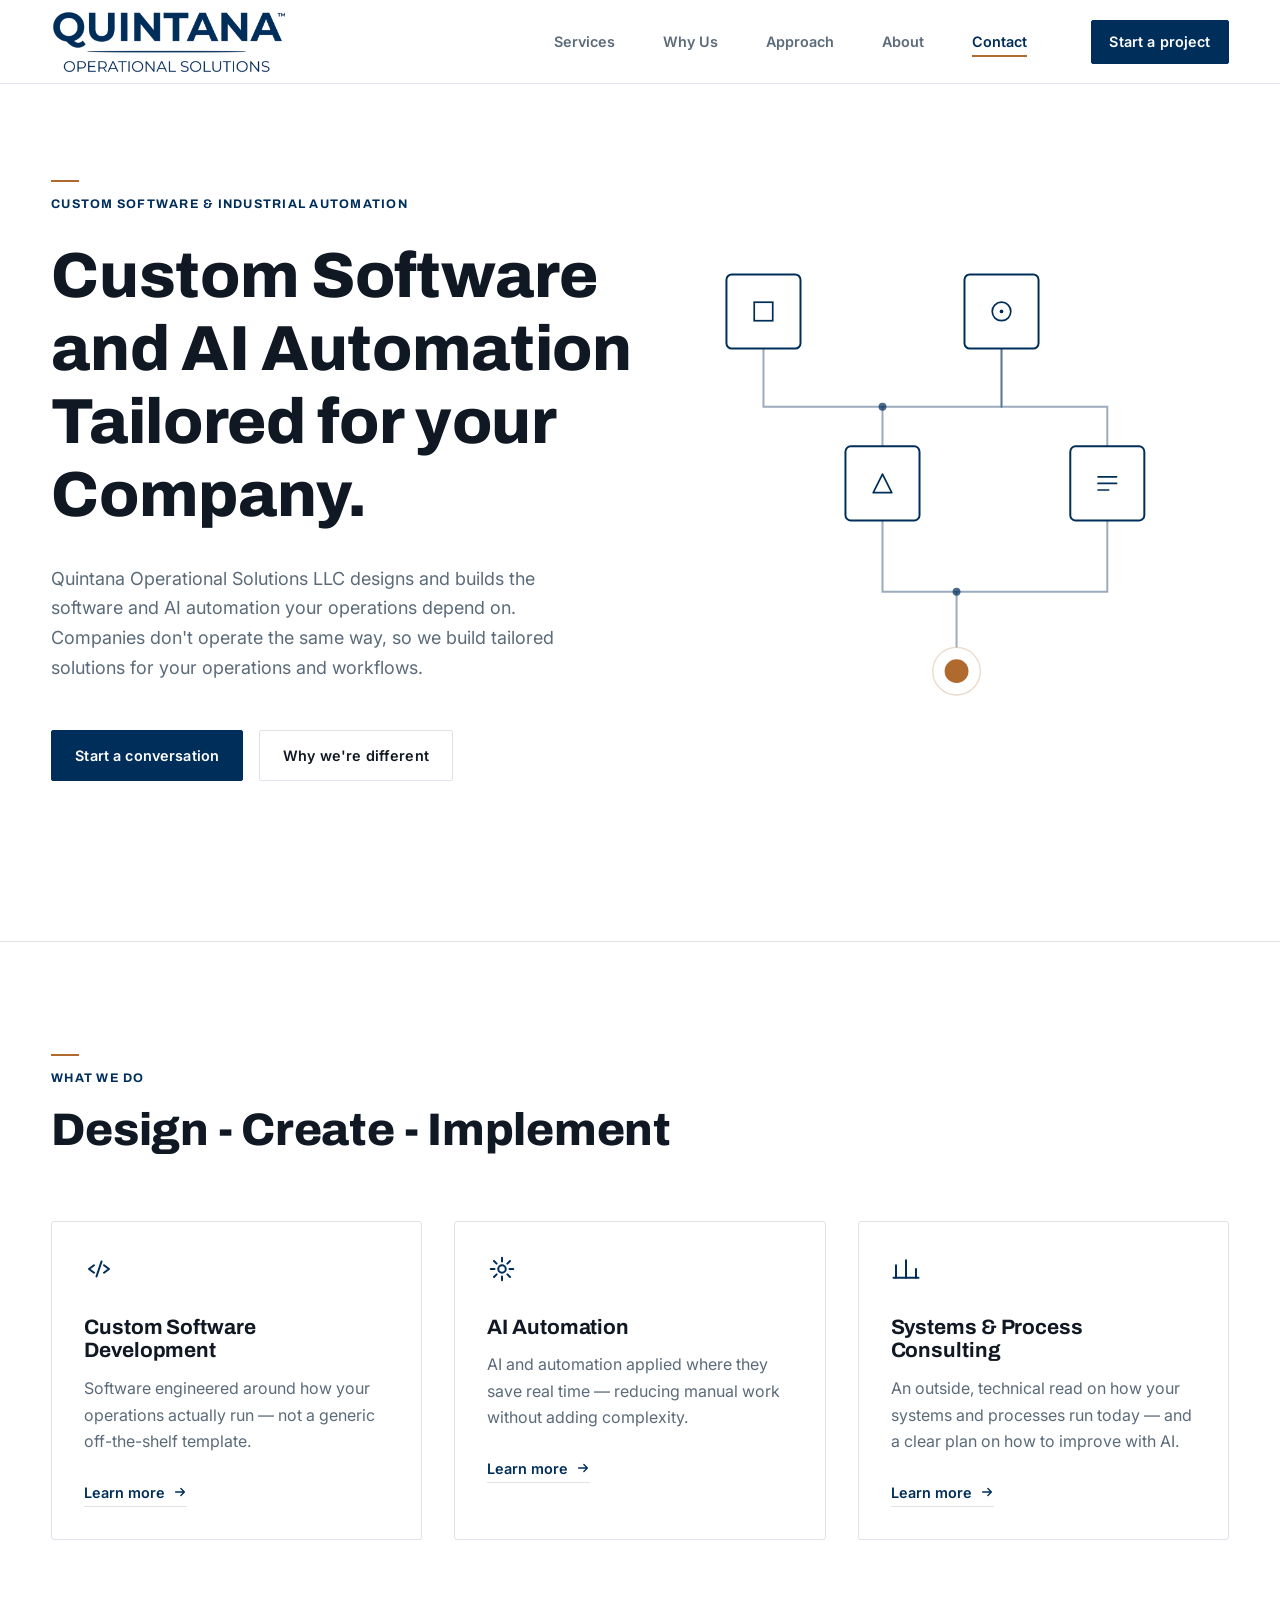
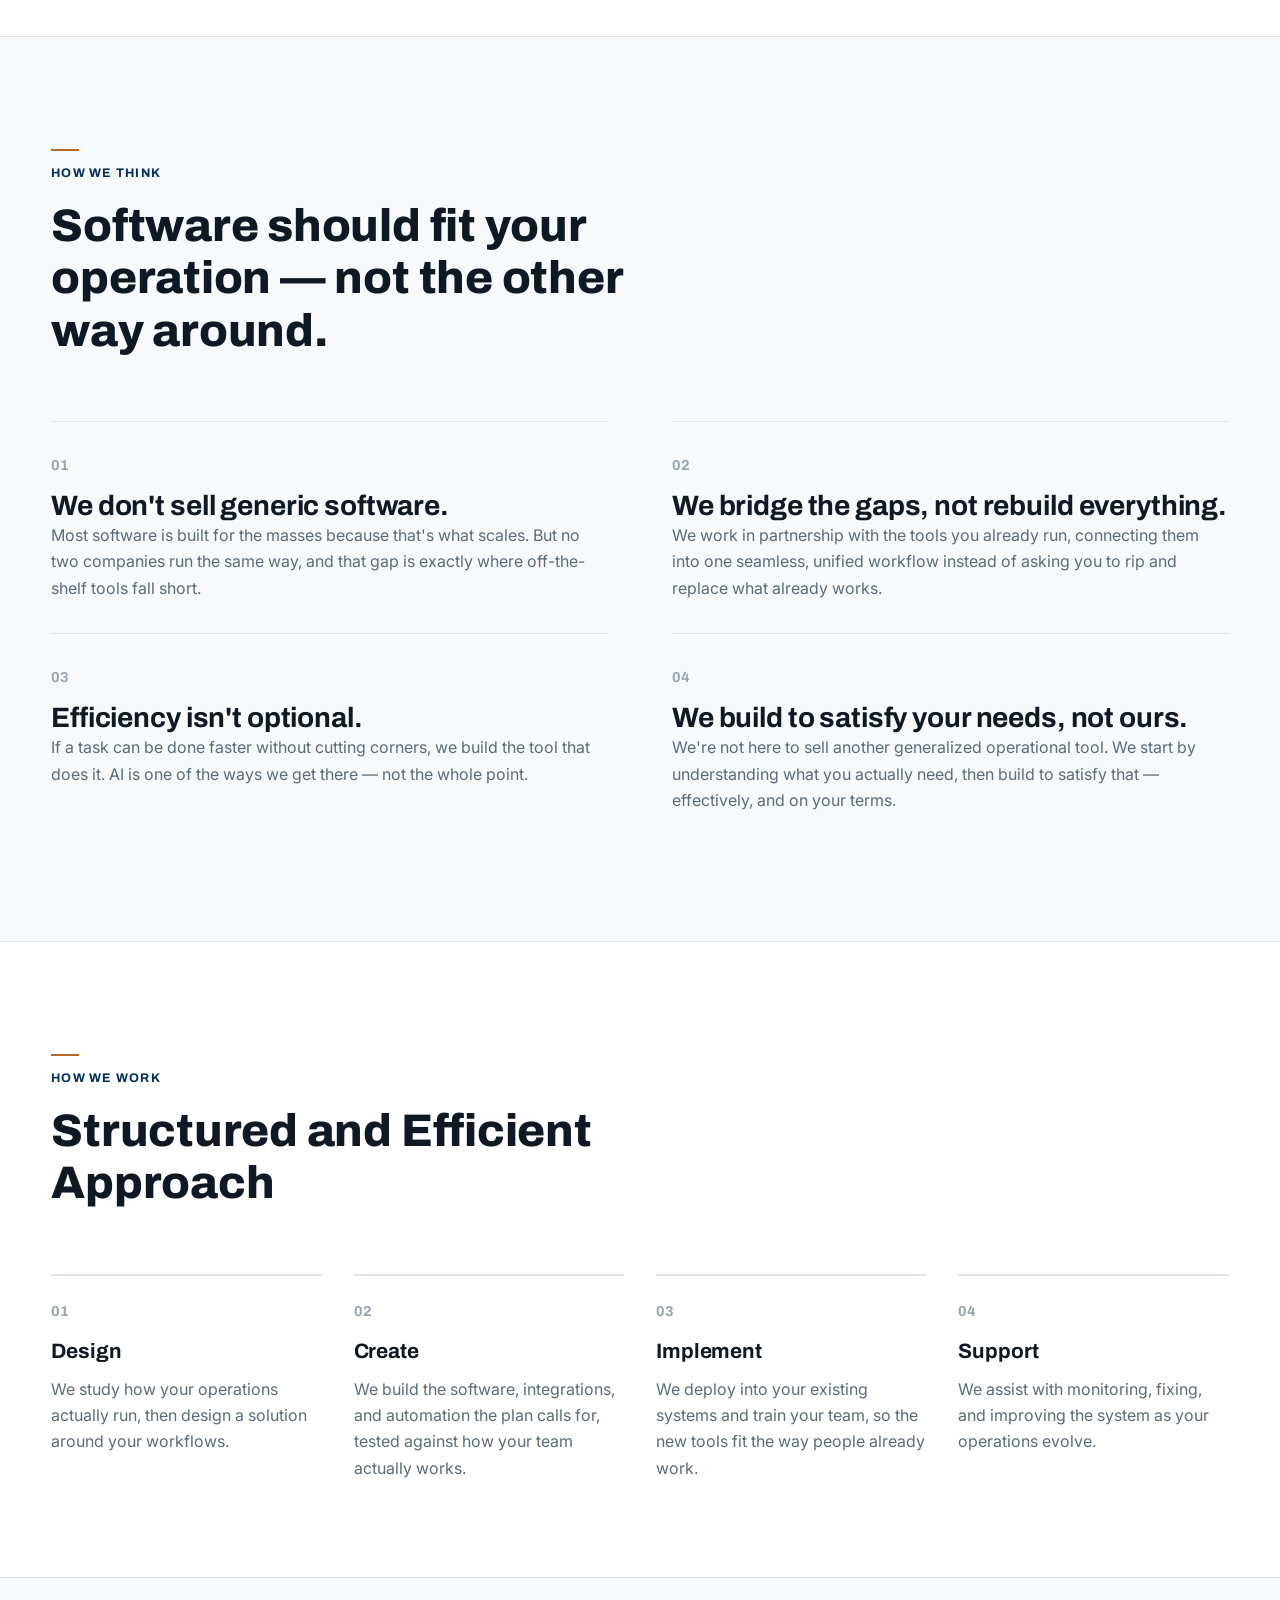
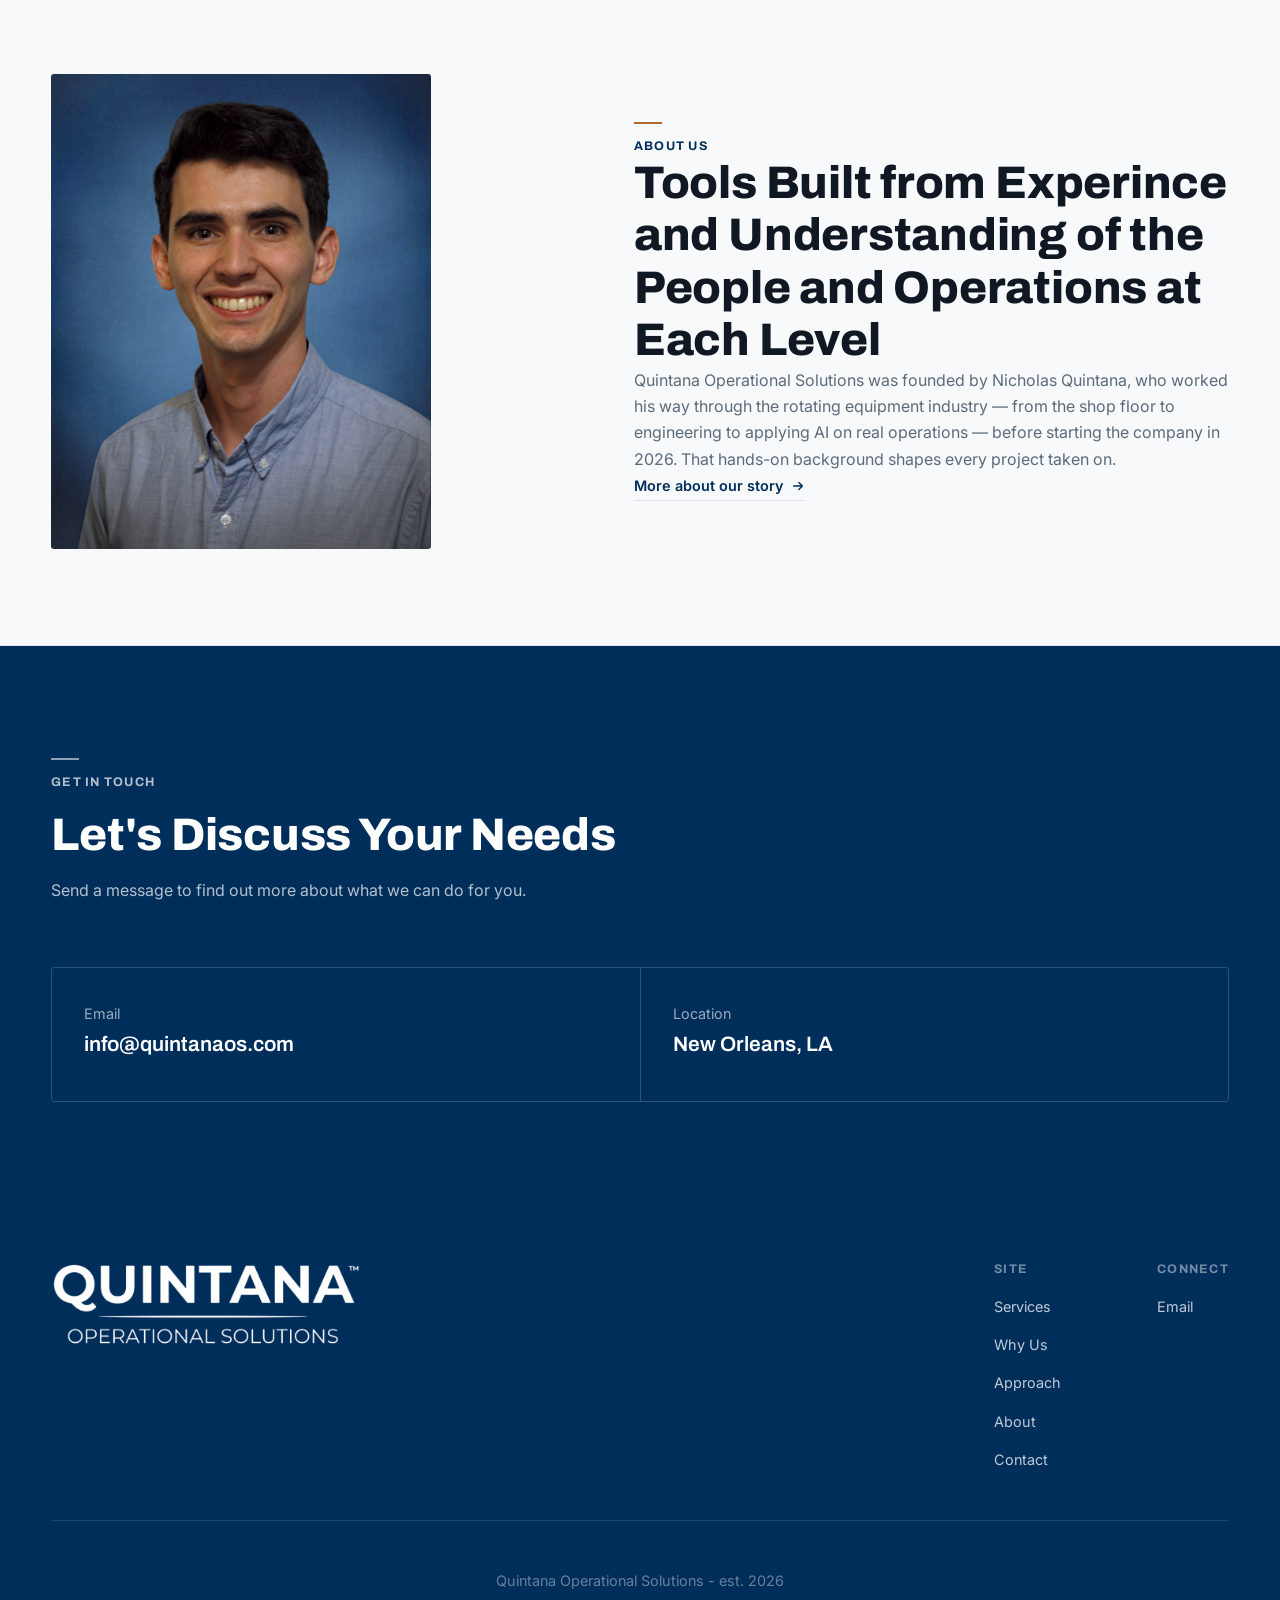
==== index.html @ 52c7de35 "Initial commit — responsive website build" ====
<!DOCTYPE html>
<html lang="en">
<head>
  <meta charset="UTF-8">
  <meta name="viewport" content="width=device-width, initial-scale=1.0">
  <title>Quintana Operational Solutions | Custom Software &amp; Industrial Automation</title>
  <meta name="description" content="[Meta description placeholder — one to two sentences on custom software development and industrial automation consulting for operational teams.]">
  <link rel="icon" type="image/png" sizes="32x32" href="assets/icons/favicon-32.png">
  <link rel="icon" type="image/png" sizes="64x64" href="assets/icons/favicon-64.png">
  <link rel="apple-touch-icon" href="assets/icons/apple-touch-icon.png">
  <meta name="theme-color" content="#002e5a">

  <link rel="preconnect" href="https://fonts.googleapis.com">
  <link rel="preconnect" href="https://fonts.gstatic.com" crossorigin>
  <link href="https://fonts.googleapis.com/css2?family=Archivo:wght@600;700;800;900&amp;family=IBM+Plex+Mono:wght@500;600&amp;family=Inter:wght@400;500;600;700&amp;display=swap" rel="stylesheet">

  <link rel="stylesheet" href="css/variables.css">
  <link rel="stylesheet" href="css/base.css">
  <link rel="stylesheet" href="css/layout.css">
  <link rel="stylesheet" href="css/components.css">
  <link rel="stylesheet" href="css/pages.css">
</head>
<body>
  <a class="skip-link" href="#main">Skip to content</a>

  <header class="site-header">
    <div class="container">
      <a class="brand" href="index.html" aria-label="Quintana Operational Solutions — home">
        <img class="brand__logo" src="assets/logo/quintana-logo-navy.png" alt="Quintana Operational Solutions" width="591" height="160">
      </a>

      <button class="nav-toggle" aria-label="Toggle navigation menu" aria-expanded="false" aria-controls="primary-nav">
        <span></span><span></span><span></span>
      </button>

      <nav class="nav" id="primary-nav" aria-label="Primary">
        <ul class="nav__links">
          <li><a href="#services">Services</a></li>
          <li><a href="#why-us">Why Us</a></li>
          <li><a href="#approach">Approach</a></li>
          <li><a href="about.html">About</a></li>
          <li><a href="#contact">Contact</a></li>
        </ul>
        <div class="nav__cta">
          <a class="btn btn--primary btn--sm" href="#contact">Start a project</a>
        </div>
      </nav>
    </div>
  </header>

  <main id="main">

    <!-- ============ HERO ============ -->
    <section class="hero">
      <div class="container">
        <div class="hero__content">
          <p class="eyebrow hero__eyebrow">Custom Software &amp; Industrial Automation</p>
          <h1>Custom Software and AI Automation Tailored for your Company.</h1>
          <p class="hero__lead">
            Quintana Operational Solutions LLC designs and builds the software and AI automation your operations depend on. 
            Companies don't operate the same way, so we build tailored solutions for your operations and workflows.
          </p>
          <div class="hero__actions">
            <a class="btn btn--primary" href="#contact">Start a conversation</a>
            <a class="btn btn--ghost" href="#why-us">Why we're different</a>
          </div>
        </div>

        <svg class="hero__diagram" viewBox="0 0 400 400" fill="none" aria-hidden="true">
          <path d="M48,76 L48,120 L138,120 L138,150" stroke="currentColor" stroke-width="1.5" opacity="0.4"/>
          <path d="M228,76 L228,120 L138,120" stroke="currentColor" stroke-width="1.5" opacity="0.4"/>
          <path d="M228,76 L228,120 L308,120 L308,150" stroke="currentColor" stroke-width="1.5" opacity="0.4"/>
          <path d="M138,206 L138,260 L194,260 L194,302" stroke="currentColor" stroke-width="1.5" opacity="0.4"/>
          <path d="M308,206 L308,260 L194,260" stroke="currentColor" stroke-width="1.5" opacity="0.4"/>

          <circle cx="138" cy="120" r="3" fill="currentColor" opacity="0.7"/>
          <circle cx="194" cy="260" r="3" fill="currentColor" opacity="0.7"/>

          <rect x="20" y="20" width="56" height="56" rx="4" fill="var(--paper-000)" stroke="currentColor" stroke-width="1.5"/>
          <rect x="41" y="41" width="14" height="14" stroke="currentColor" stroke-width="1.3"/>

          <rect x="200" y="20" width="56" height="56" rx="4" fill="var(--paper-000)" stroke="currentColor" stroke-width="1.5"/>
          <circle cx="228" cy="48" r="7" stroke="currentColor" stroke-width="1.3"/>
          <circle cx="228" cy="48" r="1.4" fill="currentColor"/>

          <rect x="110" y="150" width="56" height="56" rx="4" fill="var(--paper-000)" stroke="currentColor" stroke-width="1.5"/>
          <path d="M138,171 L145,185 L131,185 Z" stroke="currentColor" stroke-width="1.3" stroke-linejoin="round"/>

          <rect x="280" y="150" width="56" height="56" rx="4" fill="var(--paper-000)" stroke="currentColor" stroke-width="1.5"/>
          <path d="M301,173 L315,173 M301,178 L315,178 M301,183 L309,183" stroke="currentColor" stroke-width="1.3" stroke-linecap="round"/>

          <circle cx="194" cy="320" r="18" stroke="var(--color-accent)" opacity="0.25"/>
          <circle cx="194" cy="320" r="9" fill="var(--color-accent)"/>
        </svg>
      </div>
    </section>

    <!-- ============ SERVICES ============ -->
    <section class="section" id="services">
      <div class="container">
        <div class="section-head">
          <p class="eyebrow">What We Do</p>
          <h2>Design  -  Create  -  Implement</h2>
        </div>

        <div class="grid grid--3">
          <article class="card service-card">
            <div class="service-card__icon">
              <svg viewBox="0 0 24 24" fill="none" aria-hidden="true">
                <path d="M8 9l-4 3 4 3M16 9l4 3-4 3M14 6l-4 12" stroke="currentColor" stroke-width="1.6" stroke-linecap="round" stroke-linejoin="round"/>
              </svg>
            </div>
            <h3>Custom Software Development</h3>
            <p>Software engineered around how your operations actually run — not a generic off-the-shelf template.</p>
            <a class="link-arrow" href="#contact">
              Learn more
              <svg viewBox="0 0 16 16" fill="none" aria-hidden="true"><path d="M3 8h10M9 4l4 4-4 4" stroke="currentColor" stroke-width="1.6" stroke-linecap="round" stroke-linejoin="round"/></svg>
            </a>
          </article>

          <article class="card service-card">
            <div class="service-card__icon">
              <svg viewBox="0 0 24 24" fill="none" aria-hidden="true">
                <circle cx="12" cy="12" r="3" stroke="currentColor" stroke-width="1.6"/>
                <path d="M12 3v3M12 18v3M3 12h3M18 12h3M5.6 5.6l2.1 2.1M16.3 16.3l2.1 2.1M18.4 5.6l-2.1 2.1M7.7 16.3l-2.1 2.1" stroke="currentColor" stroke-width="1.6" stroke-linecap="round"/>
              </svg>
            </div>
            <h3>AI Automation</h3>
            <p>AI and automation applied where they save real time — reducing manual work without adding complexity.</p>
            <a class="link-arrow" href="#contact">
              Learn more
              <svg viewBox="0 0 16 16" fill="none" aria-hidden="true"><path d="M3 8h10M9 4l4 4-4 4" stroke="currentColor" stroke-width="1.6" stroke-linecap="round" stroke-linejoin="round"/></svg>
            </a>
          </article>

          <article class="card service-card">
            <div class="service-card__icon">
              <svg viewBox="0 0 24 24" fill="none" aria-hidden="true">
                <path d="M4 19V9M12 19V5M20 19v-7" stroke="currentColor" stroke-width="1.6" stroke-linecap="round"/>
                <path d="M2 19h20" stroke="currentColor" stroke-width="1.6" stroke-linecap="round"/>
              </svg>
            </div>
            <h3>Systems &amp; Process Consulting</h3>
            <p>An outside, technical read on how your systems and processes run today — and a clear plan on how to improve with AI.</p>
            <a class="link-arrow" href="#contact">
              Learn more
              <svg viewBox="0 0 16 16" fill="none" aria-hidden="true"><path d="M3 8h10M9 4l4 4-4 4" stroke="currentColor" stroke-width="1.6" stroke-linecap="round" stroke-linejoin="round"/></svg>
            </a>
          </article>
        </div>
      </div>
    </section>

    <!-- ============ WHY US / HOW WE THINK ============ -->
    <section class="section section--alt" id="why-us">
      <div class="container">
        <div class="section-head">
          <p class="eyebrow">How We Think</p>
          <h2>Software should fit your operation — not the other way around.</h2>
        </div>

        <div class="values-grid">
          <div class="value-item">
            <span class="value-item__number">01</span>
            <h3>We don't sell generic software.</h3>
            <p>Most software is built for the masses because that's what scales. But no two companies run the same way, and that gap is exactly where off-the-shelf tools fall short.</p>
          </div>
          <div class="value-item">
            <span class="value-item__number">02</span>
            <h3>We bridge the gaps, not rebuild everything.</h3>
            <p>We work in partnership with the tools you already run, connecting them into one seamless, unified workflow instead of asking you to rip and replace what already works.</p>
          </div>
          <div class="value-item">
            <span class="value-item__number">03</span>
            <h3>Efficiency isn't optional.</h3>
            <p>If a task can be done faster without cutting corners, we build the tool that does it. AI is one of the ways we get there — not the whole point.</p>
          </div>
          <div class="value-item">
            <span class="value-item__number">04</span>
            <h3>We build to satisfy your needs, not ours.</h3>
            <p>We're not here to sell another generalized operational tool. We start by understanding what you actually need, then build to satisfy that — effectively, and on your terms.</p>
          </div>
        </div>
      </div>
    </section>

    <!-- ============ APPROACH ============ -->
    <section class="section" id="approach">
      <div class="container">
        <div class="section-head">
          <p class="eyebrow">How We Work</p>
          <h2>Structured and Efficient Approach</h2>
        </div>

        <div class="steps">
          <div class="step">
            <span class="step__number">01</span>
            <h3>Design</h3>
            <p>We study how your operations actually run, then design a solution around your workflows.</p>
          </div>
          <div class="step">
            <span class="step__number">02</span>
            <h3>Create</h3>
            <p>We build the software, integrations, and automation the plan calls for, tested against how your team actually works.</p>
          </div>
          <div class="step">
            <span class="step__number">03</span>
            <h3>Implement</h3>
            <p>We deploy into your existing systems and train your team, so the new tools fit the way people already work.</p>
          </div>
          <div class="step">
            <span class="step__number">04</span>
            <h3>Support</h3>
            <p>We assist with monitoring, fixing, and improving the system as your operations evolve.</p>
          </div>
        </div>
      </div>
    </section>

    <!-- ============ ABOUT TEASER ============ -->
    <section class="section section--alt" id="about">
      <div class="container">
        <div class="about-teaser">
          <div class="about-teaser__portrait">
            <img src="assets/photos/nicholas-quintana.jpg" alt="Nicholas Quintana, Founder of Quintana Operational Solutions">
          </div>
          <div class="about-teaser__content">
            <p class="eyebrow">About Us</p>
            <h2>Tools Built from Experince and Understanding of the People and Operations at Each Level</h2>
            <p>Quintana Operational Solutions was founded by Nicholas Quintana, who worked his way through the rotating equipment industry — from the shop floor to engineering to applying AI on real operations — before starting the company in 2026. That hands-on background shapes every project taken on.</p>
            <a class="link-arrow" href="about.html">
              More about our story
              <svg viewBox="0 0 16 16" fill="none" aria-hidden="true"><path d="M3 8h10M9 4l4 4-4 4" stroke="currentColor" stroke-width="1.6" stroke-linecap="round" stroke-linejoin="round"/></svg>
            </a>
          </div>
        </div>
      </div>
    </section>

    <!-- ============ CONTACT ============ -->
    <section class="section section--dark" id="contact">
      <div class="container">
        <div class="section-head">
          <p class="eyebrow eyebrow--on-dark">Get In Touch</p>
          <h2>Let's Discuss Your Needs</h2>
          <p>Send a message to find out more about what we can do for you.</p>
        </div>

        <div class="stat-strip stat-strip--on-dark stat-strip--2">
          <div class="stat">
            <span class="stat__label">Email</span>
            <a class="stat__value stat__value--text" href="mailto:info@quintanaos.com">info@quintanaos.com</a>
          </div>
          <div class="stat">
            <span class="stat__label">Location</span>
            <span class="stat__value stat__value--text">New Orleans, LA</span>
          </div>
        </div>
      </div>
    </section>

  </main>

  <footer class="site-footer">
    <div class="container">
      <div class="footer-top">
        <div>
          <a class="footer-brand" href="index.html" aria-label="Quintana Operational Solutions — home">
            <img class="footer-brand__logo" src="assets/logo/quintana-logo-white.png" alt="Quintana Operational Solutions" width="591" height="160">
          </a>
        </div>

        <div class="footer-links">
          <div>
            <h4>Site</h4>
            <ul>
              <li><a href="#services">Services</a></li>
              <li><a href="#why-us">Why Us</a></li>
              <li><a href="#approach">Approach</a></li>
              <li><a href="about.html">About</a></li>
              <li><a href="#contact">Contact</a></li>
            </ul>
          </div>
          <div>
            <h4>Connect</h4>
            <ul>
              <li><a href="mailto:info@quintanaos.com">Email</a></li>
            </ul>
          </div>
        </div>
      </div>

      <div class="footer-bottom">
        <span>Quintana Operational Solutions - est. 2026</span>
      </div>
    </div>
  </footer>

  <script src="js/main.js"></script>
</body>
</html>
---- css/variables.css ----
/*
  Design tokens — Quintana Operational Solutions
  Change values here to re-theme the entire site.
*/

:root {
  /* ---- Brand color ---- */
  --navy-900: #001220; /* dark navy — contact section, footer, photo blocks */
  --navy-800: #002e5a; /* logo blue — buttons, icons, text accents */

  /* ---- Accent (muted metal — used sparingly, never decoratively) ---- */
  --accent-600: #a35a24;
  --accent-500: #b06a2e;
  --accent-100: #f4e8dc;

  /* ---- Neutrals ---- */
  --ink-900: #101823;
  --ink-700: #33404d;
  --ink-500: #5b6b7a;
  --ink-300: #97a4b0;
  --line-200: #dde3e9;
  --line-100: #eaeef2;
  --paper-000: #ffffff;
  --paper-050: #f8f9fb;
  --paper-100: #f2f4f7;

  /* ---- Semantic aliases ---- */
  --color-bg: var(--paper-000);
  --color-bg-alt: var(--paper-050);
  --color-text: var(--ink-900);
  --color-text-soft: var(--ink-500);
  --color-border: var(--line-200);
  --color-brand: var(--navy-800);
  --color-brand-dark: var(--navy-900);
  --color-accent: var(--accent-500);

  /* ---- Typography ----
     Headings use a confident geometric grotesque (pairs with the wordmark).
     Body copy stays on a neutral, highly-legible sans.
     Monospace is reserved for tabular data only (dates, figures) — not decoration. */
  --font-heading: "Archivo", "Arial Narrow", Arial, sans-serif;
  --font-sans: "Inter", -apple-system, BlinkMacSystemFont, "Segoe UI", Roboto,
    Helvetica, Arial, sans-serif;
  --font-mono: "IBM Plex Mono", "SFMono-Regular", Consolas, "Liberation Mono",
    Menlo, monospace;

  --fs-900: clamp(2.5rem, 1.9rem + 2.6vw, 4.1rem);    /* hero H1 */
  --fs-800: clamp(2rem, 1.7rem + 1.5vw, 2.85rem);     /* section H2 */
  --fs-700: clamp(1.4rem, 1.25rem + 0.7vw, 1.75rem);  /* H3 */
  --fs-600: clamp(1.1rem, 1.02rem + 0.35vw, 1.3rem);  /* H4 / lead */
  --fs-500: 1.125rem; /* body large */
  --fs-400: 1rem;     /* body */
  --fs-300: 0.9rem;   /* small */
  --fs-200: 0.78rem;  /* label */

  --lh-tight: 1.15;
  --lh-snug: 1.35;
  --lh-normal: 1.65;

  /* ---- Spacing scale ---- */
  --space-1: 0.25rem;
  --space-2: 0.5rem;
  --space-3: 0.75rem;
  --space-4: 1rem;
  --space-5: 1.5rem;
  --space-6: 2rem;
  --space-7: 3rem;
  --space-8: 4rem;
  --space-9: 6rem;
  --space-10: 8rem;

  /* ---- Layout ---- */
  --container-max: 1440px;
  --container-pad: clamp(1.25rem, 4vw, 4rem);
  --radius-sm: 2px;
  --radius-md: 3px;
  --header-h: 84px;

  /* ---- Motion ---- */
  --ease-out: cubic-bezier(0.16, 1, 0.3, 1);
  --dur-fast: 150ms;
  --dur-med: 300ms;

  /* ---- Effects ---- */
  --shadow-sm: 0 1px 2px rgba(16, 24, 35, 0.06), 0 1px 1px rgba(16, 24, 35, 0.04);
  --shadow-md: 0 8px 24px rgba(16, 24, 35, 0.08), 0 2px 6px rgba(16, 24, 35, 0.05);
  --shadow-lg: 0 20px 48px rgba(0, 18, 32, 0.14), 0 4px 12px rgba(0, 18, 32, 0.06);
}
---- css/base.css ----
/* Reset & base element styles */

*,
*::before,
*::after {
  box-sizing: border-box;
}

html {
  -webkit-text-size-adjust: 100%;
  scroll-behavior: smooth;
}

html:focus-within {
  scroll-behavior: smooth;
}

@media (prefers-reduced-motion: reduce) {
  html {
    scroll-behavior: auto;
  }
  *,
  *::before,
  *::after {
    animation-duration: 0.01ms !important;
    animation-iteration-count: 1 !important;
    transition-duration: 0.01ms !important;
    scroll-behavior: auto !important;
  }
}

body {
  margin: 0;
  font-family: var(--font-sans);
  font-size: var(--fs-400);
  line-height: var(--lh-normal);
  color: var(--color-text);
  background: var(--color-bg);
  -webkit-font-smoothing: antialiased;
  -moz-osx-font-smoothing: grayscale;
  text-rendering: optimizeLegibility;
}

img,
picture,
svg {
  max-width: 100%;
  display: block;
}

a {
  color: inherit;
  text-decoration: none;
}

ul,
ol {
  padding: 0;
  margin: 0;
  list-style: none;
}

h1,
h2,
h3,
h4,
p,
figure {
  margin: 0;
}

h1,
h2,
h3,
h4 {
  font-family: var(--font-heading);
  font-weight: 700;
  line-height: var(--lh-tight);
  letter-spacing: -0.005em;
  color: var(--color-text);
}

h1 {
  font-size: var(--fs-900);
  font-weight: 800;
}

h2 {
  font-size: var(--fs-800);
  font-weight: 800;
}

h3 {
  font-size: var(--fs-700);
}

h4 {
  font-size: var(--fs-600);
}

p {
  color: var(--color-text-soft);
}

button {
  font-family: inherit;
}

input,
textarea,
select {
  font-family: inherit;
  font-size: inherit;
}

/* Accessible focus ring, consistent across interactive elements */
a:focus-visible,
button:focus-visible,
input:focus-visible,
textarea:focus-visible {
  outline: 2px solid var(--color-accent);
  outline-offset: 3px;
  border-radius: var(--radius-sm);
}

::selection {
  background: var(--navy-800);
  color: var(--paper-000);
}

.visually-hidden {
  position: absolute;
  width: 1px;
  height: 1px;
  padding: 0;
  margin: -1px;
  overflow: hidden;
  clip: rect(0, 0, 0, 0);
  white-space: nowrap;
  border: 0;
}

/* Skip link for keyboard users */
.skip-link {
  position: absolute;
  top: -48px;
  left: var(--space-4);
  z-index: 1000;
  background: var(--color-brand);
  color: #fff;
  padding: var(--space-3) var(--space-5);
  border-radius: var(--radius-sm);
  font-size: var(--fs-300);
  transition: top var(--dur-fast) var(--ease-out);
}

.skip-link:focus {
  top: var(--space-4);
}
---- css/layout.css ----
/* Structural layout: containers, grid, section rhythm */

.container {
  width: 100%;
  max-width: var(--container-max);
  margin-inline: auto;
  padding-inline: var(--container-pad);
}

.container--narrow {
  max-width: 800px;
}

section {
  position: relative;
}

.section {
  padding-block: var(--space-9);
}

@media (max-width: 1024px) {
  .section {
    padding-block: var(--space-8);
  }
}

@media (max-width: 640px) {
  .section {
    padding-block: var(--space-7);
  }
}

.section--tight {
  padding-block: var(--space-8);
}

.section--alt {
  background: var(--color-bg-alt);
  border-block: 1px solid var(--color-border);
}

.section--dark {
  background: var(--color-brand);
  color: #fff;
}

.section--dark h2,
.section--dark h3 {
  color: #fff;
}

.section--dark p {
  color: rgba(255, 255, 255, 0.7);
}


.section-head {
  max-width: 640px;
  margin-bottom: var(--space-8);
}

.section-head--center {
  max-width: 640px;
  margin-inline: auto;
  text-align: center;
}

.section-head h2 {
  margin-top: var(--space-4);
}

.section-head p {
  margin-top: var(--space-4);
}

@media (max-width: 640px) {
  .section-head {
    margin-bottom: var(--space-6);
  }
}

/* Generic responsive grids */
.grid {
  display: grid;
  gap: var(--space-6);
}

.grid--3 {
  grid-template-columns: repeat(3, 1fr);
}

.grid--2 {
  grid-template-columns: repeat(2, 1fr);
}

@media (max-width: 1024px) {
  .grid--3 {
    grid-template-columns: repeat(2, 1fr);
  }
}

@media (max-width: 640px) {
  .grid--3,
  .grid--2 {
    grid-template-columns: 1fr;
  }
}

.stack {
  display: flex;
  flex-direction: column;
}

.cluster {
  display: flex;
  align-items: center;
  flex-wrap: wrap;
  gap: var(--space-4);
}

/* Thin horizontal rule, used as a quiet section divider */
.rule {
  height: 1px;
  background: var(--color-border);
  border: none;
  margin: 0;
}
---- css/components.css ----
/* Reusable UI components */

/* ============ Eyebrow / section label ============ */
.eyebrow {
  display: block;
  font-family: var(--font-heading);
  font-size: var(--fs-200);
  letter-spacing: 0.1em;
  text-transform: uppercase;
  color: var(--color-brand);
  font-weight: 700;
}

.eyebrow::before {
  content: "";
  display: block;
  width: 28px;
  height: 2px;
  background: var(--color-accent);
  margin-bottom: var(--space-3);
}

.eyebrow--on-dark {
  color: rgba(255, 255, 255, 0.85);
}

.eyebrow--on-dark::before {
  background: rgba(255, 255, 255, 0.55);
}

/* ============ Buttons ============ */
.btn {
  display: inline-flex;
  align-items: center;
  justify-content: center;
  gap: var(--space-2);
  padding: 0.85em 1.6em;
  font-size: var(--fs-300);
  font-weight: 600;
  letter-spacing: 0.01em;
  border-radius: var(--radius-sm);
  border: 1px solid transparent;
  cursor: pointer;
  transition: background var(--dur-fast) var(--ease-out),
    border-color var(--dur-fast) var(--ease-out),
    color var(--dur-fast) var(--ease-out),
    transform var(--dur-fast) var(--ease-out);
  white-space: nowrap;
  min-height: 44px;
}

.btn:active {
  transform: translateY(1px);
}

.btn--primary {
  background: var(--color-brand);
  color: #fff;
  border-color: var(--color-brand);
}

.btn--primary:hover {
  background: var(--navy-900);
  border-color: var(--navy-900);
}

.btn--ghost {
  background: transparent;
  color: var(--color-text);
  border-color: var(--color-border);
}

.btn--ghost:hover {
  border-color: var(--color-brand);
  color: var(--color-brand);
}

.btn--on-dark {
  background: #fff;
  color: var(--color-brand-dark);
  border-color: #fff;
}

.btn--on-dark:hover {
  background: var(--accent-100);
  border-color: var(--accent-100);
}

.btn--ghost-on-dark {
  background: transparent;
  color: #fff;
  border-color: rgba(255, 255, 255, 0.35);
}

.btn--ghost-on-dark:hover {
  border-color: #fff;
}

.btn--sm {
  padding: 0.6em 1.2em;
  font-size: var(--fs-300);
}

/* Text link with animated underline / arrow */
.link-arrow {
  display: inline-flex;
  align-items: center;
  gap: var(--space-2);
  font-size: var(--fs-300);
  font-weight: 600;
  color: var(--color-brand);
  border-bottom: 1px solid var(--color-border);
  padding-bottom: 2px;
  transition: border-color var(--dur-fast) var(--ease-out), gap var(--dur-fast) var(--ease-out);
}

.link-arrow svg {
  width: 14px;
  height: 14px;
  transition: transform var(--dur-fast) var(--ease-out);
}

.link-arrow:hover {
  border-color: var(--color-brand);
  gap: var(--space-3);
}

.link-arrow:hover svg {
  transform: translateX(2px);
}

/* ============ Site header / nav ============ */
.site-header {
  position: sticky;
  top: 0;
  z-index: 500;
  height: var(--header-h);
  display: flex;
  align-items: center;
  border-bottom: 1px solid var(--color-border);
  transition: box-shadow var(--dur-med) var(--ease-out);
}

/* Blur lives on a pseudo-element, not .site-header itself — filter/backdrop-filter
   on an ancestor becomes the containing block for position:fixed descendants,
   which would hijack the mobile nav overlay's fixed positioning. */
.site-header::before {
  content: "";
  position: absolute;
  inset: 0;
  z-index: -1;
  background: rgba(255, 255, 255, 0.92);
  backdrop-filter: saturate(180%) blur(10px);
  -webkit-backdrop-filter: saturate(180%) blur(10px);
}

.site-header.is-scrolled {
  box-shadow: var(--shadow-sm);
}

.site-header .container {
  display: flex;
  align-items: center;
  justify-content: space-between;
  gap: var(--space-6);
  height: 100%;
}

.brand {
  display: flex;
  align-items: center;
}

.brand__logo {
  height: 64px;
  width: auto;
  display: block;
}

@media (max-width: 480px) {
  .brand__logo {
    height: 46px;
  }
}

.nav {
  display: flex;
  align-items: center;
  gap: var(--space-8);
}

.nav__links {
  display: flex;
  align-items: center;
  gap: var(--space-7);
}

.nav__links a {
  font-size: var(--fs-300);
  font-weight: 600;
  color: var(--color-text-soft);
  position: relative;
  padding-block: 4px;
  transition: color var(--dur-fast) var(--ease-out);
}

.nav__links a:hover,
.nav__links a.is-active {
  color: var(--color-brand);
}

.nav__links a.is-active::after {
  content: "";
  position: absolute;
  left: 0;
  right: 0;
  bottom: -3px;
  height: 2px;
  background: var(--color-accent);
}

.nav__cta {
  display: flex;
}

.nav-toggle {
  display: none;
  flex-direction: column;
  justify-content: center;
  gap: 5px;
  width: 40px;
  height: 40px;
  border: 1px solid var(--color-border);
  border-radius: var(--radius-sm);
  background: #fff;
  cursor: pointer;
  padding: 0;
}

.nav-toggle span {
  display: block;
  width: 18px;
  height: 2px;
  margin-inline: auto;
  background: var(--color-brand-dark);
  transition: transform var(--dur-fast) var(--ease-out), opacity var(--dur-fast) var(--ease-out);
}

.nav-toggle[aria-expanded="true"] span:nth-child(1) {
  transform: translateY(7px) rotate(45deg);
}

.nav-toggle[aria-expanded="true"] span:nth-child(2) {
  opacity: 0;
}

.nav-toggle[aria-expanded="true"] span:nth-child(3) {
  transform: translateY(-7px) rotate(-45deg);
}

@media (max-width: 1024px) {
  .nav-toggle {
    display: flex;
  }

  .nav {
    position: fixed;
    inset: var(--header-h) 0 0 0;
    background: #fff;
    flex-direction: column;
    align-items: stretch;
    justify-content: flex-start;
    padding: var(--space-7) var(--container-pad);
    gap: var(--space-8);
    transform: translateY(-8px);
    opacity: 0;
    visibility: hidden;
    pointer-events: none;
    transition: opacity var(--dur-med) var(--ease-out),
      transform var(--dur-med) var(--ease-out),
      visibility var(--dur-med);
    overflow-y: auto;
  }

  .nav.is-open {
    opacity: 1;
    transform: translateY(0);
    visibility: visible;
    pointer-events: auto;
  }

  .nav__links {
    flex-direction: column;
    align-items: flex-start;
    gap: var(--space-6);
  }

  .nav__links a {
    font-size: var(--fs-600);
    padding-block: var(--space-2);
    min-height: 44px;
    display: flex;
    align-items: center;
  }

  .nav__cta .btn {
    width: 100%;
    min-height: 48px;
  }
}

/* ============ Cards ============ */
.card {
  background: var(--paper-000);
  border: 1px solid var(--color-border);
  border-radius: var(--radius-md);
  padding: var(--space-6);
  position: relative;
  transition: border-color var(--dur-fast) var(--ease-out),
    box-shadow var(--dur-fast) var(--ease-out),
    transform var(--dur-fast) var(--ease-out);
}

.card:hover {
  box-shadow: var(--shadow-md);
  border-color: var(--ink-300);
  transform: translateY(-2px);
}

.service-card__icon {
  width: 30px;
  height: 30px;
  display: flex;
  align-items: center;
  justify-content: center;
  color: var(--color-brand);
  margin-bottom: var(--space-6);
}

.service-card__icon svg {
  width: 30px;
  height: 30px;
}

.service-card h3 {
  margin-bottom: var(--space-3);
  font-size: var(--fs-600);
}

.service-card p {
  margin-bottom: var(--space-5);
}

/* ============ Stat / metric strip ============ */
.stat-strip {
  display: grid;
  grid-template-columns: repeat(3, 1fr);
  border: 1px solid var(--color-border);
  border-radius: var(--radius-md);
  overflow: hidden;
}

.stat-strip--2 {
  grid-template-columns: repeat(2, 1fr);
}

.stat-strip--on-dark {
  border-color: rgba(255, 255, 255, 0.18);
}

.stat {
  padding: var(--space-6);
  text-align: left;
  border-left: 1px solid var(--color-border);
}

.stat:first-child {
  border-left: none;
}

.stat-strip--on-dark .stat {
  border-left-color: rgba(255, 255, 255, 0.18);
}

.stat__value {
  font-family: var(--font-mono);
  font-size: var(--fs-700);
  font-weight: 600;
  color: var(--color-brand);
  display: block;
  margin-bottom: var(--space-2);
}

.stat-strip--on-dark .stat__value {
  color: #fff;
}

.stat__value--text {
  font-family: var(--font-heading);
  font-size: var(--fs-600);
  word-break: break-word;
}

.stat__value--text:is(a):hover {
  color: var(--accent-500);
}

.stat__label {
  font-size: var(--fs-300);
  color: var(--color-text-soft);
}

.stat-strip--on-dark .stat__label {
  color: rgba(255, 255, 255, 0.6);
}

@media (max-width: 640px) {
  .stat-strip {
    grid-template-columns: 1fr;
  }
  .stat {
    border-left: none;
  }
  .stat:not(:first-child) {
    border-top: 1px solid var(--color-border);
  }
  .stat-strip--on-dark .stat:not(:first-child) {
    border-top-color: rgba(255, 255, 255, 0.18);
  }
}

/* ============ Process steps ============ */
.steps {
  display: grid;
  grid-template-columns: repeat(4, 1fr);
  gap: var(--space-6);
}

.step {
  padding-top: var(--space-5);
  border-top: 2px solid var(--color-border);
  position: relative;
}

.step__number {
  font-family: var(--font-heading);
  font-size: var(--fs-300);
  color: var(--ink-300);
  font-weight: 700;
  display: block;
  margin-bottom: var(--space-4);
}

.step h3 {
  font-size: var(--fs-600);
  margin-bottom: var(--space-3);
}

@media (max-width: 1024px) {
  .steps {
    grid-template-columns: repeat(2, 1fr);
  }
}

@media (max-width: 640px) {
  .steps {
    grid-template-columns: 1fr;
  }
}

/* ============ Work / case study ============ */
.work-item {
  display: grid;
  grid-template-columns: 1.1fr 1fr;
  gap: var(--space-8);
  align-items: center;
  padding-block: var(--space-8);
  border-top: 1px solid var(--color-border);
}

.work-item:first-of-type {
  border-top: none;
  padding-top: 0;
}

.work-item__media {
  aspect-ratio: 4 / 3;
  border-radius: var(--radius-md);
  border: 1px solid var(--color-border);
  background: var(--paper-050);
  position: relative;
  overflow: hidden;
  display: flex;
  align-items: center;
  justify-content: center;
}

.work-item__media span {
  font-family: var(--font-sans);
  font-size: var(--fs-300);
  font-weight: 500;
  color: var(--ink-300);
}

.work-item__tags {
  display: flex;
  align-items: center;
  flex-wrap: wrap;
  gap: var(--space-1) var(--space-3);
  margin-bottom: var(--space-4);
}

.tag {
  font-family: var(--font-heading);
  font-size: 0.72rem;
  letter-spacing: 0.06em;
  text-transform: uppercase;
  font-weight: 700;
  color: var(--color-text-soft);
}

.tag:not(:last-child)::after {
  content: "\2013";
  margin-left: var(--space-3);
  color: var(--line-200);
}

.work-item h3 {
  margin-bottom: var(--space-4);
}

.work-item p {
  margin-bottom: var(--space-5);
}

@media (max-width: 1024px) {
  .work-item {
    grid-template-columns: 1fr;
    gap: var(--space-5);
  }
  .work-item__media {
    order: -1;
  }
}

@media (max-width: 640px) {
  .work-item {
    padding-block: var(--space-6);
  }
}

/* ============ About teaser ============ */
.about-teaser {
  display: grid;
  grid-template-columns: 0.9fr 1.1fr;
  gap: var(--space-9);
  align-items: center;
}

.about-teaser__portrait {
  aspect-ratio: 4 / 5;
  max-width: 380px;
  border-radius: var(--radius-md);
  background: var(--navy-900);
  position: relative;
  overflow: hidden;
}

.about-teaser__portrait img {
  width: 100%;
  height: 100%;
  object-fit: cover;
  display: block;
}

@media (max-width: 1024px) {
  .about-teaser {
    grid-template-columns: 1fr;
    gap: var(--space-6);
  }
  .about-teaser__portrait {
    max-width: 320px;
  }
}

/* ============ Footer ============ */
.site-footer {
  background: var(--color-brand);
  color: rgba(255, 255, 255, 0.7);
  padding-block: var(--space-8) var(--space-6);
}

.site-footer .container {
  display: flex;
  flex-direction: column;
  gap: var(--space-7);
}

.footer-top {
  display: flex;
  justify-content: space-between;
  align-items: flex-start;
  gap: var(--space-7);
  flex-wrap: wrap;
  padding-bottom: var(--space-7);
  border-bottom: 1px solid rgba(255, 255, 255, 0.12);
}

.footer-brand {
  display: inline-flex;
}

.footer-brand__logo {
  height: 84px;
  width: auto;
  display: block;
}

.footer-tagline {
  max-width: 320px;
  font-size: var(--fs-300);
  color: rgba(255, 255, 255, 0.55);
  margin-top: var(--space-4);
}

.footer-links {
  display: flex;
  gap: var(--space-9);
  flex-wrap: wrap;
}

.footer-links h4 {
  font-family: var(--font-heading);
  font-size: var(--fs-200);
  color: rgba(255, 255, 255, 0.45);
  text-transform: uppercase;
  letter-spacing: 0.1em;
  font-weight: 700;
  margin-bottom: var(--space-4);
}

.footer-links ul {
  display: flex;
  flex-direction: column;
  gap: var(--space-3);
}

.footer-links a {
  font-size: var(--fs-300);
  color: rgba(255, 255, 255, 0.75);
  transition: color var(--dur-fast) var(--ease-out);
}

.footer-links a:hover {
  color: #fff;
}

.footer-bottom {
  display: flex;
  justify-content: center;
  align-items: center;
  flex-wrap: wrap;
  gap: var(--space-3);
  font-size: var(--fs-300);
  color: rgba(255, 255, 255, 0.4);
  text-align: center;
}

@media (max-width: 640px) {
  .footer-top {
    flex-direction: column;
    align-items: center;
    text-align: center;
  }
  .footer-links {
    gap: var(--space-7);
    justify-content: center;
  }
}

/* ============ Page header (About page) ============ */
.page-header {
  padding-block: var(--space-8) var(--space-7);
  background: var(--color-bg);
  border-bottom: 1px solid var(--color-border);
}

@media (max-width: 640px) {
  .page-header {
    padding-block: var(--space-7) var(--space-6);
  }
}

.page-header h1 {
  margin-top: var(--space-4);
  max-width: 720px;
}

.page-header p {
  margin-top: var(--space-5);
  max-width: 560px;
  font-size: var(--fs-500);
  color: var(--color-text-soft);
}

/* ============ Bio / credentials list ============ */
.credential-list {
  border-top: 1px solid var(--color-border);
}

.credential-item {
  display: grid;
  grid-template-columns: 180px 1fr;
  gap: var(--space-6);
  padding-block: var(--space-6);
  border-bottom: 1px solid var(--color-border);
}

.credential-item__period {
  font-family: var(--font-mono);
  font-size: var(--fs-300);
  color: var(--color-text-soft);
}

.credential-item h4 {
  margin-bottom: var(--space-2);
}

@media (max-width: 640px) {
  .credential-item {
    grid-template-columns: 1fr;
    gap: var(--space-2);
  }
}

/* ============ Values grid (About page) ============ */
.value-item {
  padding: var(--space-6) 0;
  border-top: 1px solid var(--color-border);
}

.value-item__number {
  font-family: var(--font-heading);
  color: var(--ink-300);
  font-size: var(--fs-300);
  font-weight: 700;
  display: block;
  margin-bottom: var(--space-3);
}
---- css/pages.css ----
/* Page-specific layout: hero sections and one-off compositions */

/* ============ Home hero ============ */
.hero {
  position: relative;
  padding-block: var(--space-9) var(--space-9);
  background: var(--color-bg);
  border-bottom: 1px solid var(--color-border);
  overflow: hidden;
}

@media (max-width: 1024px) {
  .hero {
    padding-block: var(--space-8);
  }
}

@media (max-width: 640px) {
  .hero {
    padding-block: var(--space-7);
  }
}

.hero .container {
  position: relative;
  display: grid;
  grid-template-columns: 1.05fr 0.95fr;
  gap: var(--space-8);
  align-items: center;
}

.hero__content {
  max-width: 620px;
}

.hero__eyebrow {
  margin-bottom: var(--space-5);
}

.hero h1 {
  margin-bottom: var(--space-6);
}

.hero__lead {
  font-size: var(--fs-500);
  color: var(--color-text-soft);
  max-width: 520px;
  margin-bottom: var(--space-7);
}

.hero__actions {
  display: flex;
  gap: var(--space-4);
  flex-wrap: wrap;
  margin-bottom: var(--space-8);
}

.hero__diagram {
  width: 100%;
  height: auto;
  color: var(--navy-800);
}

@media (max-width: 1024px) {
  .hero .container {
    grid-template-columns: 1fr;
  }
  .hero__diagram {
    display: none;
  }
  .hero__content {
    max-width: none;
  }
}

@media (max-width: 640px) {
  .hero__actions {
    flex-direction: column;
    align-items: stretch;
  }
}

/* ============ CTA band ============ */
.cta-band {
  background: var(--color-brand);
  color: #fff;
  padding-block: var(--space-8);
  text-align: center;
}

.cta-band h2 {
  color: #fff;
  margin-bottom: var(--space-5);
}

.cta-band__actions {
  display: flex;
  gap: var(--space-4);
  justify-content: center;
  flex-wrap: wrap;
}

/* ============ About page composition ============ */
.founder-section {
  display: grid;
  grid-template-columns: 0.85fr 1.15fr;
  gap: var(--space-9);
}

.founder-section__sticky {
  align-self: start;
}

.founder-portrait {
  aspect-ratio: 4 / 5;
  max-width: 380px;
  border-radius: var(--radius-md);
  background: var(--navy-900);
  position: relative;
  overflow: hidden;
  margin-bottom: var(--space-5);
}

.founder-portrait img {
  width: 100%;
  height: 100%;
  object-fit: cover;
  display: block;
}

.founder-meta {
  display: flex;
  flex-direction: column;
  gap: var(--space-3);
  font-size: var(--fs-300);
  color: var(--color-text-soft);
}

.founder-meta strong {
  color: var(--color-text);
}

.founder-bio > p {
  margin-bottom: var(--space-5);
  font-size: var(--fs-500);
}

.founder-bio h3 {
  margin-top: var(--space-8);
  margin-bottom: var(--space-4);
}

@media (max-width: 1024px) {
  .founder-section {
    grid-template-columns: 1fr;
    gap: var(--space-7);
  }
  .founder-section__sticky {
    max-width: 320px;
  }
}

/* ============ Values / approach on About ============ */
.values-grid {
  display: grid;
  grid-template-columns: repeat(2, 1fr);
  gap: 0 var(--space-8);
}

@media (max-width: 640px) {
  .values-grid {
    grid-template-columns: 1fr;
  }
}
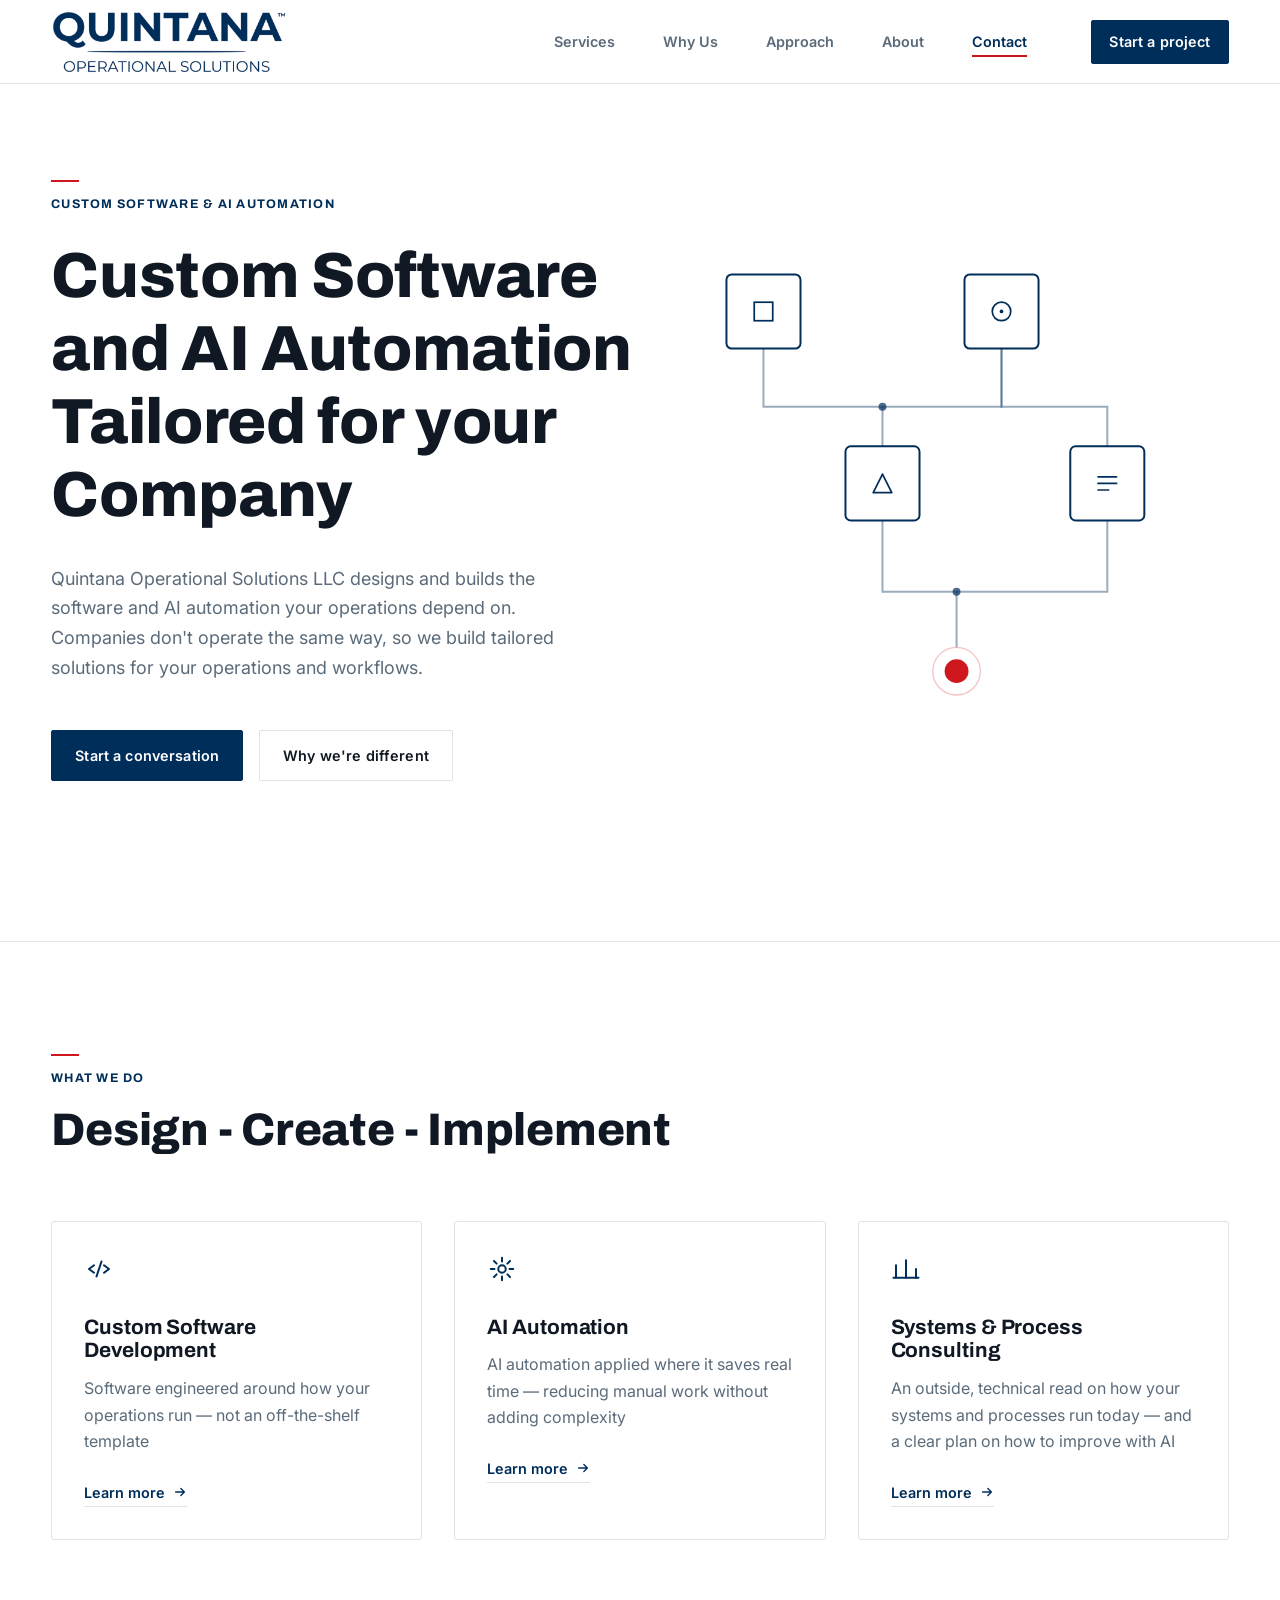
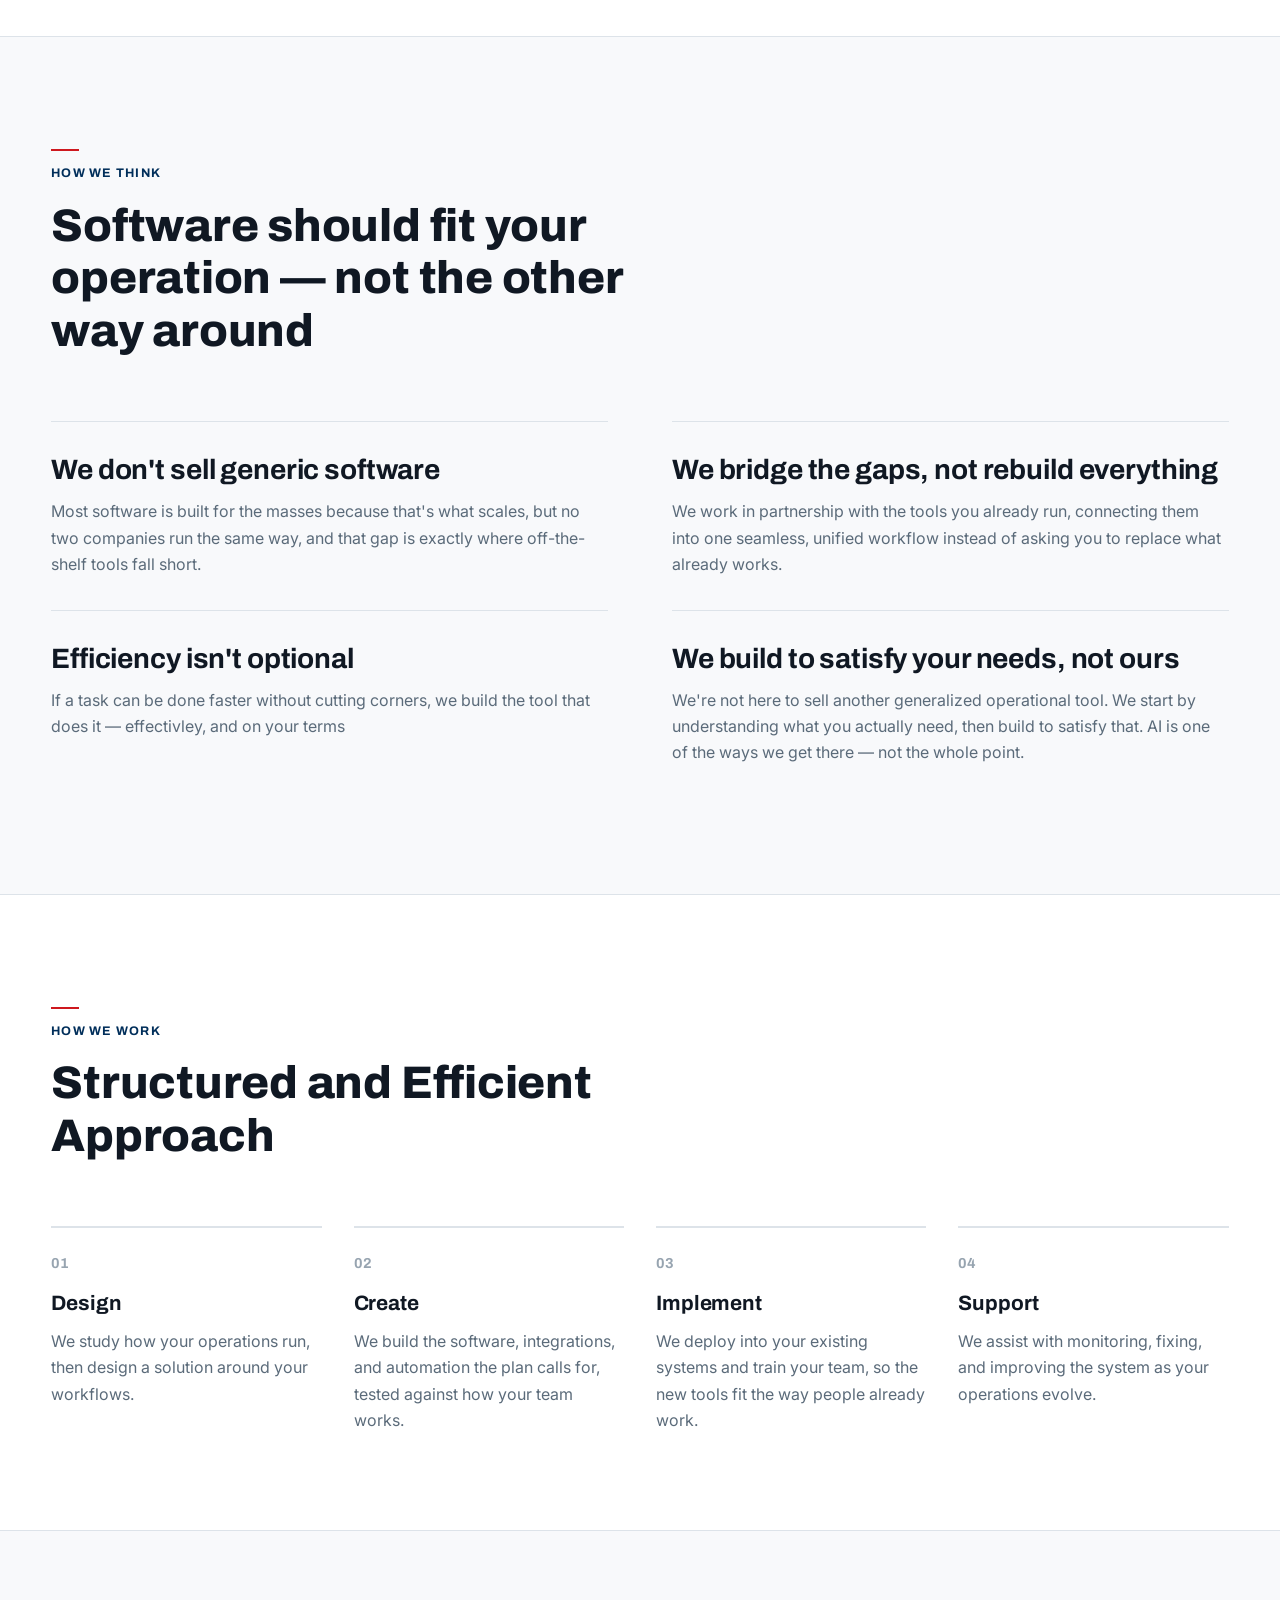
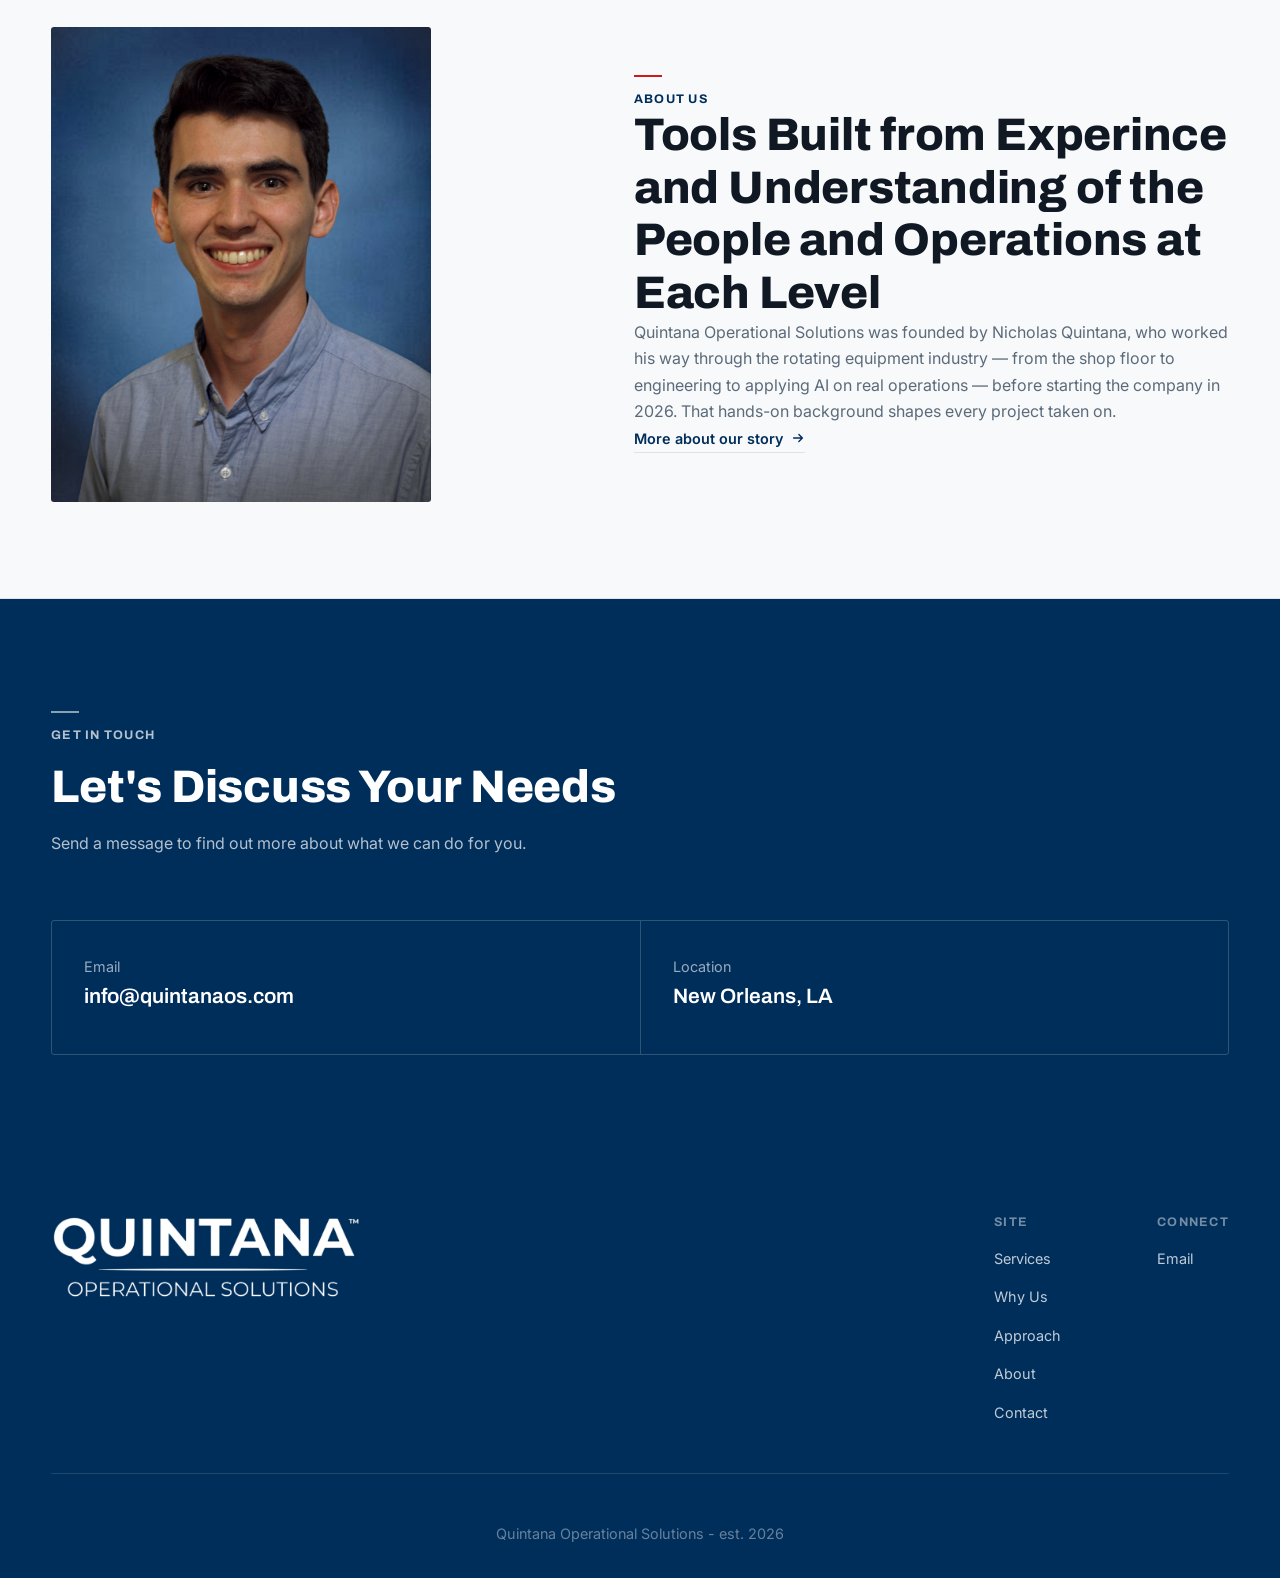
==== commit d5642c16: "Website updates — [brief description of what you fixed]" ====
--- a/index.html
+++ b/index.html
@@ -54,10 +54,10 @@
     <section class="hero">
       <div class="container">
         <div class="hero__content">
-          <p class="eyebrow hero__eyebrow">Custom Software &amp; Industrial Automation</p>
-          <h1>Custom Software and AI Automation Tailored for your Company.</h1>
+          <p class="eyebrow hero__eyebrow">Custom Software &amp; AI Automation</p>
+          <h1>Custom Software and AI Automation Tailored for your Company</h1>
           <p class="hero__lead">
-            Quintana Operational Solutions LLC designs and builds the software and AI automation your operations depend on. 
+            Quintana Operational Solutions LLC designs and builds the software and AI automation your operations depend on.
             Companies don't operate the same way, so we build tailored solutions for your operations and workflows.
           </p>
           <div class="hero__actions">
@@ -111,7 +111,7 @@
               </svg>
             </div>
             <h3>Custom Software Development</h3>
-            <p>Software engineered around how your operations actually run — not a generic off-the-shelf template.</p>
+            <p>Software engineered around how your operations run — not an off-the-shelf template</p>
             <a class="link-arrow" href="#contact">
               Learn more
               <svg viewBox="0 0 16 16" fill="none" aria-hidden="true"><path d="M3 8h10M9 4l4 4-4 4" stroke="currentColor" stroke-width="1.6" stroke-linecap="round" stroke-linejoin="round"/></svg>
@@ -126,7 +126,7 @@
               </svg>
             </div>
             <h3>AI Automation</h3>
-            <p>AI and automation applied where they save real time — reducing manual work without adding complexity.</p>
+            <p>AI automation applied where it saves real time — reducing manual work without adding complexity</p>
             <a class="link-arrow" href="#contact">
               Learn more
               <svg viewBox="0 0 16 16" fill="none" aria-hidden="true"><path d="M3 8h10M9 4l4 4-4 4" stroke="currentColor" stroke-width="1.6" stroke-linecap="round" stroke-linejoin="round"/></svg>
@@ -141,7 +141,7 @@
               </svg>
             </div>
             <h3>Systems &amp; Process Consulting</h3>
-            <p>An outside, technical read on how your systems and processes run today — and a clear plan on how to improve with AI.</p>
+            <p>An outside, technical read on how your systems and processes run today — and a clear plan on how to improve with AI</p>
             <a class="link-arrow" href="#contact">
               Learn more
               <svg viewBox="0 0 16 16" fill="none" aria-hidden="true"><path d="M3 8h10M9 4l4 4-4 4" stroke="currentColor" stroke-width="1.6" stroke-linecap="round" stroke-linejoin="round"/></svg>
@@ -156,29 +156,25 @@
       <div class="container">
         <div class="section-head">
           <p class="eyebrow">How We Think</p>
-          <h2>Software should fit your operation — not the other way around.</h2>
+          <h2>Software should fit your operation — not the other way around</h2>
         </div>
 
         <div class="values-grid">
           <div class="value-item">
-            <span class="value-item__number">01</span>
-            <h3>We don't sell generic software.</h3>
-            <p>Most software is built for the masses because that's what scales. But no two companies run the same way, and that gap is exactly where off-the-shelf tools fall short.</p>
-          </div>
-          <div class="value-item">
-            <span class="value-item__number">02</span>
-            <h3>We bridge the gaps, not rebuild everything.</h3>
-            <p>We work in partnership with the tools you already run, connecting them into one seamless, unified workflow instead of asking you to rip and replace what already works.</p>
-          </div>
-          <div class="value-item">
-            <span class="value-item__number">03</span>
-            <h3>Efficiency isn't optional.</h3>
-            <p>If a task can be done faster without cutting corners, we build the tool that does it. AI is one of the ways we get there — not the whole point.</p>
-          </div>
-          <div class="value-item">
-            <span class="value-item__number">04</span>
-            <h3>We build to satisfy your needs, not ours.</h3>
-            <p>We're not here to sell another generalized operational tool. We start by understanding what you actually need, then build to satisfy that — effectively, and on your terms.</p>
+            <h3>We don't sell generic software</h3>
+            <p>Most software is built for the masses because that's what scales, but no two companies run the same way, and that gap is exactly where off-the-shelf tools fall short.</p>
+          </div>
+          <div class="value-item">
+            <h3>We bridge the gaps, not rebuild everything</h3>
+            <p>We work in partnership with the tools you already run, connecting them into one seamless, unified workflow instead of asking you to replace what already works.</p>
+          </div>
+          <div class="value-item">
+            <h3>Efficiency isn't optional</h3>
+            <p>If a task can be done faster without cutting corners, we build the tool that does it — effectivley, and on your terms</p>
+          </div>
+          <div class="value-item">
+            <h3>We build to satisfy your needs, not ours</h3>
+            <p>We're not here to sell another generalized operational tool. We start by understanding what you actually need, then build to satisfy that. AI is one of the ways we get there — not the whole point.</p>
           </div>
         </div>
       </div>
@@ -196,12 +192,12 @@
           <div class="step">
             <span class="step__number">01</span>
             <h3>Design</h3>
-            <p>We study how your operations actually run, then design a solution around your workflows.</p>
+            <p>We study how your operations run, then design a solution around your workflows.</p>
           </div>
           <div class="step">
             <span class="step__number">02</span>
             <h3>Create</h3>
-            <p>We build the software, integrations, and automation the plan calls for, tested against how your team actually works.</p>
+            <p>We build the software, integrations, and automation the plan calls for, tested against how your team works.</p>
           </div>
           <div class="step">
             <span class="step__number">03</span>
--- a/css/variables.css
+++ b/css/variables.css
@@ -8,10 +8,10 @@
   --navy-900: #001220; /* dark navy — contact section, footer, photo blocks */
   --navy-800: #002e5a; /* logo blue — buttons, icons, text accents */
 
-  /* ---- Accent (muted metal — used sparingly, never decoratively) ---- */
-  --accent-600: #a35a24;
-  --accent-500: #b06a2e;
-  --accent-100: #f4e8dc;
+  /* ---- Accent (used sparingly, never decoratively) ---- */
+  --accent-600: #9a1216;
+  --accent-500: #ce181e;
+  --accent-100: #fbe6e7;
 
   /* ---- Neutrals ---- */
   --ink-900: #101823;
--- a/css/components.css
+++ b/css/components.css
@@ -739,6 +739,10 @@
   border-top: 1px solid var(--color-border);
 }
 
+.value-item h3 {
+  margin-bottom: var(--space-3);
+}
+
 .value-item__number {
   font-family: var(--font-heading);
   color: var(--ink-300);
--- a/css/pages.css
+++ b/css/pages.css
@@ -140,6 +140,10 @@
   color: var(--color-text);
 }
 
+.founder-bio h2 {
+  margin-bottom: var(--space-6);
+}
+
 .founder-bio > p {
   margin-bottom: var(--space-5);
   font-size: var(--fs-500);
